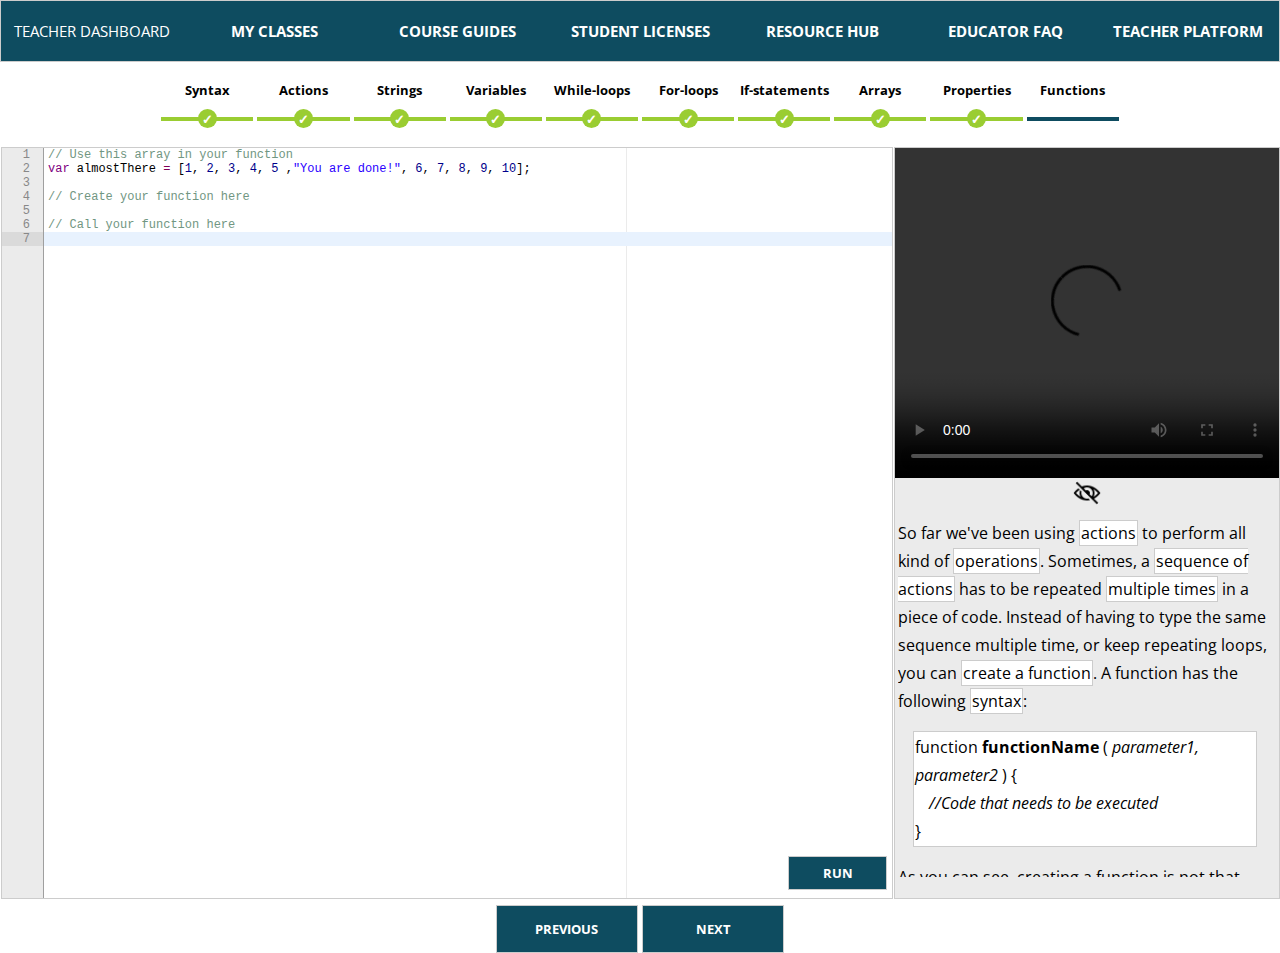
==== progress10.html @ 3fab7d5f "Nieuwe poging om online te gaan" ====
<!DOCTYPE html>
<html lang="en">
	<head>
		<meta charset="utf-8">
		
		<title>Lerarenplatform - CodeCombat</title>
		
		<script src="https://ajax.googleapis.com/ajax/libs/jquery/3.2.0/jquery.min.js"></script>
		<script src="js/main.js"></script>
		<script src="js/cookie.js"></script>
		
		<script src="js/src/ace.js" type="text/javascript" charset="utf-8"></script>
		
		<link rel="stylesheet" type="text/css" href="css/main.css">
		<link rel="stylesheet" type="text/css" href="css/progress.css">
		<link rel="stylesheet" type="text/css" href="https://fonts.googleapis.com/css?family=Open Sans">
	</head>
	
	<body>
		<header>
			<nav>
				<div class="navigation">
					<ul class="navUl">
						<li class="nav">Teacher Dashboard</li>
						<li class="nav"><a href="#">My Classes</a></li>
						<li class="nav"><a href="#">Course Guides</a></li>
						<li class="nav"><a href="#">Student Licenses</a></li>
						<li class="nav"><a href="#">Resource Hub</a></li>
						<li class="nav"><a href="#">Educator FAQ</a></li>
						<li class="nav"><a class="active" href="index.html">Teacher Platform</a></li>
					</ul>
				</div>
			</nav>
		</header>
		
		<div>		
			<div class="container">
				<ol class="progress-meter">
					<li class="progress-point done"><a href="progress1.html" onclick="cookieObject.goProg(1, event)">Syntax</a></li>
					<li class="progress-point done"><a href="progress2.html" onclick="cookieObject.goProg(2, event)">Actions</a></li>
					<li class="progress-point done"><a href="progress3.html" onclick="cookieObject.goProg(3, event)">Strings</a></li>
					<li class="progress-point done"><a href="progress4.html" onclick="cookieObject.goProg(4, event)">Variables</a></li>
					<li class="progress-point done"><a href="progress5.html" onclick="cookieObject.goProg(5, event)">While-loops</a></li>
					<li class="progress-point done"><a href="progress6.html" onclick="cookieObject.goProg(6, event)">For-loops</a></li>
					<li class="progress-point done"><a href="progress7.html" onclick="cookieObject.goProg(7, event)">If-statements</a></li>
					<li class="progress-point done"><a href="progress8.html" onclick="cookieObject.goProg(8, event)">Arrays</a></li>
					<li class="progress-point done"><a href="progress9.html" onclick="cookieObject.goProg(9, event)">Properties</a></li>
					<li class="progress-point"><a href="progress10.html" onclick="cookieObject.goProg(10, event)">Functions</a></li>
				</ol>
			</div>
					
			<div class="extext">
				<video class="expanded" id="courseVideo" width="100%" height="330px" preload="metadata" controls>
					<source src="src/Syntax_1_eng.mp4" type="video/mp4">
				</video>
				
				<input id="heightButton" type="button" onclick="changeHeight()">
				<div id="popup">Hide</div>
				
				<div class="textdiv">
					<div class="text">
						<p>So far we've been using <span class="highlighted">actions</span> to perform all kind of <span class="highlighted">operations</span>. Sometimes, a <span class="highlighted">sequence of actions</span> has to be repeated <span class="highlighted">multiple times</span> in a piece of code. Instead of having to type the same sequence multiple time, or keep repeating loops, you can <span class="highlighted">create a function</span>. A function has the following <span class="highlighted">syntax</span>:</p>
						
						<p class="indent highlighted">function <b>functionName</b> ( <i>parameter1, parameter2</i> ) { <br>
							<span class="indent"><i>//Code that needs to be executed</i></span><br>
						}</p>
						
						<p>As you can see, creating a function is not that hard. <span class="highlighted">Firstly</span>, you have to use the function <span class="highlighted">keyword</span> to tell the computer you are creating a function. <span class="highlighted">Secondly</span>, you have to come up with a <span class="highlighted">name</span> for the function. <span class="highlighted">Thirdly</span>, you can define the <span class="highlighted">parameter(s)</span>. We then use <span class="highlighted">accolades {}</span> to separate the code the function needs to execute.</p>

						<p>Humans use functions, figuratively speaking, on a daily basis too. For example, if John is going to do groceries, he has to do a set of actions in order to complete his goal. Firstly, John has to go to the shop. Then, he needs to pick his groceries. Next, he has to pay for his groceries. Lastly, he will walk back home.</p>
						
						<p>As you can see, doing groceries requires <span class="highlighted">multiple</span> actions to complete. If we translate this to JavaScript, our groceries example would look something like this:</p>
						
						<p class="indent highlighted">function doGroceries () { <br>
							<span class="indent">var supermarket = "Walmart";</span><br>
							<span class="indent">var groceries = ["cheese", "apples", "hamburgers"];</span><br><br>
							
							<span class="indent">john.goTo ( supermarket );</span><br>
							<span class="indent">john.take ( groceries );</span><br>
							<span class="indent">john.payFor ( groceries );</span><br>
							<span class="indent">john.goHome ();</span><br>
						}</p>
						
						<p>Now it's time to learn how to <span class="highlighted">use a function</span> in your code. It's actually very easy! All you have to do is <span class="highlighted">write the name</span> of the function. This is called <span class="highlighted">calling a function</span>. It looks something like this:</p>
						
						<p class="indent highlighted">var example = "This is just an example"; <br>
						doGroceries(); <br>
						john.say("I have just done my groceries!");
						</p>
						
						<p>Sometimes, you want a function to <span class="highlighted">not</span> just perform a sequence of actions, but actually give back a <span class="highlighted">response</span>. This is called <span class="highlighted">returning a value</span>. Say for example you want the computer to calculate the sum of two values, you would like the computer to return the outcome. It would look something like this:</p>
						
						<p class="indent highlighted">function calculateSum ( num1, num2 ) {<br>
							<span class="indent">return (num1 + num2);</span><br>
						}</p>
						
						<p>When <span class="highlighted">creating a function</span> which returns a value, you want to be able to <span class="highlighted">access</span> that value. The best way to do this is to <span class="highlighted">store</span> the returned value in a <span class="highlighted">variable</span>. Following up on the example of calculateSum:</p>
						
						<p class="indent highlighted">var x = calculateSum(1, 2);</p>
						
						<p>In the example above, <span class="highlighted">var x</span> will have stored the number <span class="highlighted">3</span>, because the function <span class="highlighted">returned</span> this value as a result of the calculation.</p>
						
						<p><b>Note 1:</b> It's <span class="highlighted">not mandatory</span> to create a function with parameters. Parameters are <span class="highlighted">optional</span>, and should only be defined if you plan on using them in your function.</p>
						
						<p><b>Note 2:</b> A function will <span class="highlighted">not be executed</span> after defining it. You have to <span class="highlighted">call the function</span> in order to execute it.</p>
						
						<p><b>Exercise:</b> Create and then call a function called <span class="highlighted">finishCourse</span>, which uses the array <span class="highlighted">almostThere</span> as a parameter. Inside the function, create a <span class="highlighted">for loop</span> which uses variable x to iterate through the array. Then, check if the value of the array is equal to <span class="highlighted">"You are done!"</span>. If it is, use the <span class="highlighted">say()</span> action to say: <span class="highlighted">"I am finally done!"</span> and <span class="highlighted">break</span> out of the for loop.</p>
					</div>
				</div>
			</div>
		
			<div class="editor">
				<div id="editor" style="min-height: 750px; margin: 0;">// Use this array in your function
var almostThere = [1, 2, 3, 4, 5 ,"You are done!", 6, 7, 8, 9, 10];

// Create your function here

// Call your function here
</div>
				<script>
					var editor = ace.edit("editor");
					editor.setTheme("ace/theme/eclipse");
					editor.session.setMode("ace/mode/javascript");
					editor.$blockScrolling = Infinity;
				</script>
				<button id="runCode" type="button" onclick="cookieObject.runCode(10)">Run</button>
			</div>
			
			<div id="popupComplete" class="modal">
			  <div class="modal-content">
				<span class="close">&times;</span>
				<h1>Congratulations!</h1>
				<p>You have finished this course. Press "Next" to go to the next course.</p>
				<img src="src/checkmark.gif" width="25%">
			  </div>
			</div>
			
			<div id="popupWrong" class="modal">
			  <div class="modal-content">
				<span class="close">&times;</span>
				<h1>Oh no!</h1>
				<p>Your answer is not correct...</p>
				<img src="src/wrong.png" width="25%">
				<p><b>Hint:</b> Make sure you used the correct syntax to define your function. Also keep in mind to call the function in order to execute it.</p>
			  </div>
			</div>
		
			<div class="platform">
				<button id="previous" type="button" onclick="cookieObject.goPrevious(10)">Previous</button>
				<button id="next"     type="button" onclick="cookieObject.goNext(10)">Next</button>
			</div>
		</div>
	</body>
</html>
---- css/main.css ----
/* Uiterlijk van de grote blauwe knoppen */
.platform #continue, .platform #previous, .platform #next, .platform #backToIndex, .editor #runCode {
	background-color: #0E4C60;
    float: left;
    border: none;
    outline: none;
    cursor: pointer;
    padding: 14px 16px;
    transition: 0.3s;
	font-family: 'Open Sans';
	color: white;
	text-transform: uppercase;
	font-weight: bold;
	width: 11.111111111111111111111111111111%;
}

.platform #continue:hover, .platform #previous:hover, .platform #next:hover, .platform #backToIndex:hover, .editor #runCode:hover {
    background-color: #FFFFFF;
	color: #000000;
}

/**************************************************************************************/


.navUl {
	list-style: none;
	padding-left: 0px;
	font-size: 0px;
}

.nav {
	display: inline-block;
	text-transform: uppercase;
	color: white;
	text-align: center;
	width: 14.285714285714285714285714285714%;
	font-size: 15px;
}

.nav a {
	display: block;
	text-decoration: none;
	color: white;
	padding: 20px 0;
	font-weight: bold;
    transition: 0.3s;
}

.nav a:hover {
	background-color: white;
	color: black;
}

.navigation {
    background-color: #0E4C60;
    border: 1px solid #ccc;
}

/**************************************************************************************/

#message {
	width: 50%;
	margin: auto;
	margin-bottom: 1%;
}

a {
	text-decoration: none;
	color: black;
}

body {
	margin: 0;
	font-family: 'Open Sans';
}

.platform #continue, .platform #backToIndex{
	display: block;
	float: none !important;
	margin: 1% auto;
    border: 1px solid #ccc;
}

.platform #previous, .platform #next {
	margin-top: 0.5%;
	display: inline-block;
	float: none !important;
    border: 1px solid #ccc;
}

video {
	display: block;
	margin: auto;
}

.extext {
	float: right;
    border: 1px solid #ccc;
	display: inline-block;
	height: 750px;
	width: 30%;
	background-color: #EBEBEB;
	text-align: center;
	color: black;
	position: relative;
}

.textdiv {
	position: absolute;
	top: 355px;
	right: 0;
	text-align: left;
	padding: 0 0.75%;
}

.text p {
	line-height: 1.75em;
}

.highlighted {
	background-color: white;
	padding: 1px;
	border: 1px solid #ccc;
	width: 90%;
}

.indent {
	margin-left: 4%;
}

.doubleIndent {
	margin-left: 8%;
}

#heightButton {
	background-image: url("[data-uri]");
	background-size: 100%;
	background-color: transparent;
	width: 30px;
	height: 30px;
	border-radius: 50%;
	border: none;
	outline: 0;
}

#popup {
	display: none;
	position: absolute;
	right: 220px;
	top: 335px;
	border: 1px solid black;
	padding: 3px;
	color: white;
	background-color: #0E4C60;
}

.editor {
	height: 750px;
	width: 69.5%;
	float: left;
    border: 1px solid #ccc;
	margin-left: 1px;
	position: relative;
}

#runCode {
	position: absolute;
	bottom: 1%;
	right: 0.5%;
	float: none;
	padding: 7px 8px !important;
    border: 1px solid #ccc !important;
	z-index: 100;
}

.platform {
	text-align: center;
	clear: both;
}

/**********************************************MODAL CSS*****************************************/
.modal {
	text-align: center;
    display: none;
    position: fixed;
    z-index: 1;
    left: 0;
    top: 0;
    width: 100%;
    height: 100%;
    overflow: auto;
    background-color: rgb(0,0,0);
    background-color: rgba(0,0,0,0.4);
}

.modal-content {
    background-color: #ffffff;
    margin: 15% auto;
    padding: 20px;
    border: 1px solid #888;
    width: 50%;
}

.close {
    color: #aaa;
    float: right;
    font-size: 28px;
    font-weight: bold;
}

.close:hover,
.close:focus {
    color: black;
    text-decoration: none;
    cursor: pointer;
}

/************************************************/

body {
	text-align: center;
}

.doneDiv {
	display: inline-block;
}

table {
	margin: auto;
	background-color: #EBEBEB;
}

table tr > td, th{
	text-align: left;
	padding-right: 1em;
	padding-left: 1em;
}

table tr td a {
	color: #0000EE;
}

table tr td a:hover {
	color: #25AFEE;
}

.whiteRow {
	background-color: white;
}

/* MEDIA QUERIES */
@media only screen and (max-width: 614px) {
	.extext {
		width: 100%;
	}
	
	.editor {
		width: 100%;
		margin: 2.5% 0 auto;
	}
	
	.nav {
		font-size: 7px;
	}
	
	.platform #previous, .platform #next {
		font-size: 8px;
	}
	
	.text p {
		font-size: 0.9em;
	}
}

@media only screen and (min-width: 615px) and (max-width: 759px) {
	.extext {
		width: 100%;
	}
	
	.editor {
		width: 100%;
		margin: 2.5% 0 auto;
	}
	
	.nav {
		font-size: 8px;
	}
	
	.platform #previous, .platform #next {
		font-size: 10px;
		padding: auto;
	}
	
	.text p {
		font-size: 0.9em;
	}
}

@media only screen and (min-width: 760px) and (max-width: 979px) {
	.extext {
		width: 29%;
	}
	
	.editor {
		width: 68.5%;
	}
	
	.nav {
		font-size: 10px;
	}
	
	.text p {
		font-size: 0.8em;
	}
}

@media only screen and (min-width: 980px) and (max-width: 1200px) {
	.extext {
		width: 29.5;
	}
	
	.editor {
		width: 69%;
	}
	
	.nav {
		font-size: 12px;
	}
	
	.text p {
		font-size: 0.9em;
	}
}
---- css/progress.css ----
.container {
  width: 80%;
  margin: 0 auto;
}

.progress-meter {
  padding: 0;
}

ol.progress-meter {
  padding-bottom: 9.5px;
  list-style-type: none;
}
ol.progress-meter li {
  display: inline-block;
  text-align: center;
  height: 36px;
  color: #0E4C60;
  font-weight: bold;
  width: 9%;
  font-size: 0.8em;
  border-bottom-width: 4px;
  border-bottom-style: solid;
}
ol.progress-meter li:before {
  position: relative;
  float: left;
  text-indent: 0;
  left: -webkit-calc(50% - 9.5px);
  left: -moz-calc(50% - 9.5px);
  left: -ms-calc(50% - 9.5px);
  left: -o-calc(50% - 9.5px);
  left: calc(50% - 9.5px);
}
ol.progress-meter li.done {
  font-size: 0.8em;
  text-indent: -19px;
}
ol.progress-meter li.done:before {
  content: "\2713";
  height: 19px;
  width: 19px;
  line-height: 21.85px;
  bottom: -28.175px;
  border: none;
  border-radius: 19px;
}
ol.progress-meter li.todo {
  font-size: 0.8em;
}
ol.progress-meter li.todo:before {
  font-size: 17.1px;
  bottom: -26.95px;
  line-height: 18.05px;
}
ol.progress-meter li.done {
  color: black;
  border-bottom-color: yellowgreen;
}
ol.progress-meter li.done:before {
  color: white;
  background-color: yellowgreen;
}
ol.progress-meter li.todo {
  border-bottom-color: silver;
}

ol.progress-meter li.todo a {
  color: silver !important;
}

ol.progress-meter li.todo:before {
  color: silver;
}

/* MEDIA QUERIES */

@media only screen and (max-width: 614px) {
	ol.progress-meter li {
		font-size: 0.3em;
	}
	
	ol.progress-meter li.todo {
		font-size: 0.3em;
	}
	
	ol.progress-meter li.done {
		font-size: 0.3em;
	}
}

@media only screen and (min-width: 615px) and (max-width: 759px) {
	ol.progress-meter li {
		font-size: 0.4em;
	}
	
	ol.progress-meter li.todo {
		font-size: 0.4em;
	}
	
	ol.progress-meter li.done {
		font-size: 0.4em;
	}
}

@media only screen and (min-width: 760px) and (max-width: 979px) {
	ol.progress-meter li {
		font-size: 0.5em;
	}
	
	ol.progress-meter li.todo {
		font-size: 0.5em;
	}
	
	ol.progress-meter li.done {
		font-size: 0.5em;
	}
}

@media only screen and (min-width: 980px) and (max-width: 1200px) {
	ol.progress-meter li {
		font-size: 0.7em;
	}
	
	ol.progress-meter li.todo {
		font-size: 0.7em;
	}
	
	ol.progress-meter li.done {
		font-size: 0.7em;
	}
}
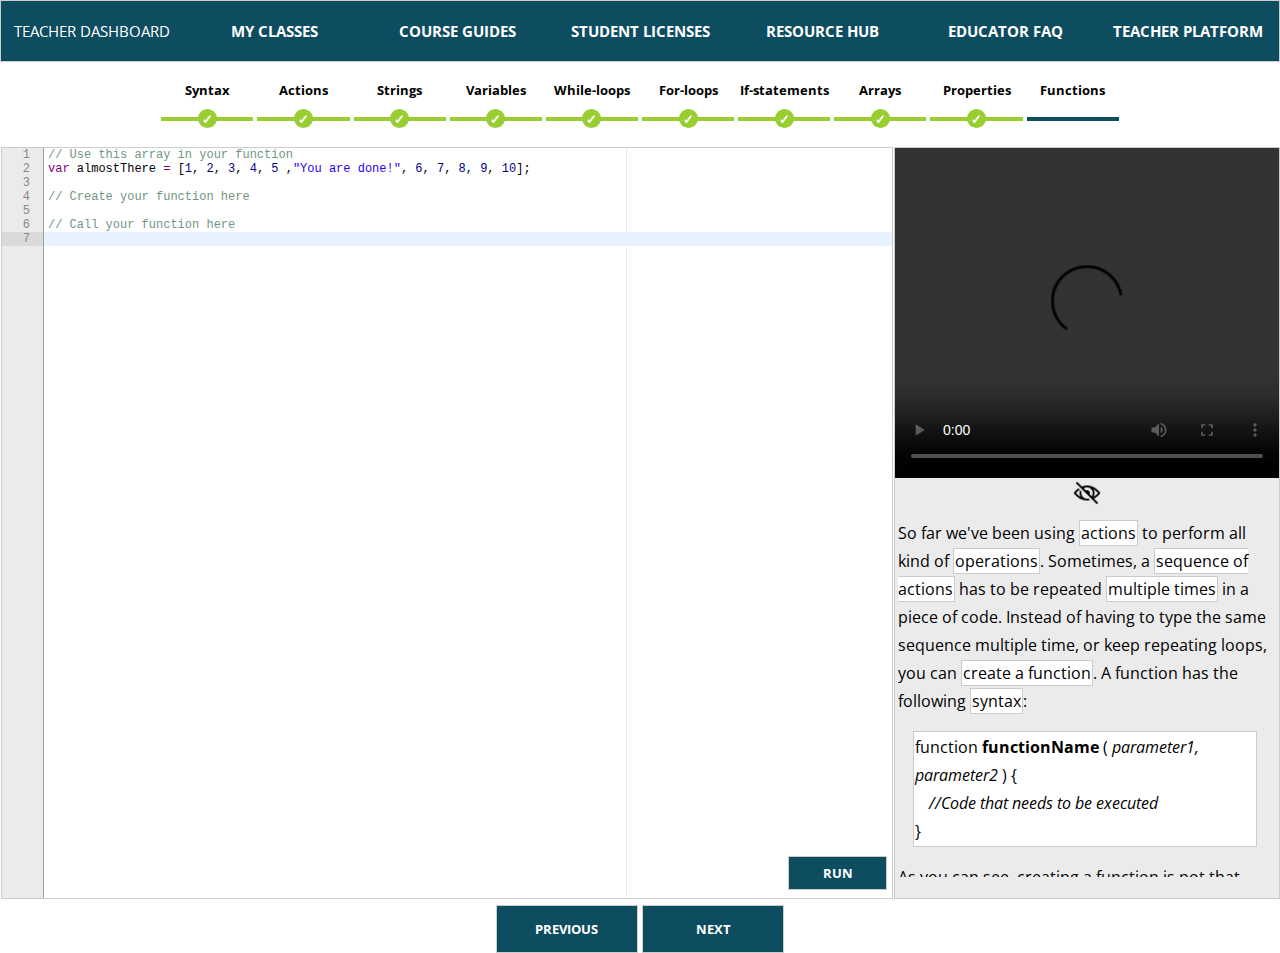
==== commit 70cc1788: "Forumlinks toegevoegd" ====
--- a/progress10.html
+++ b/progress10.html
@@ -105,6 +105,8 @@
 						<p><b>Note 2:</b> A function will <span class="highlighted">not be executed</span> after defining it. You have to <span class="highlighted">call the function</span> in order to execute it.</p>
 						
 						<p><b>Exercise:</b> Create and then call a function called <span class="highlighted">finishCourse</span>, which uses the array <span class="highlighted">almostThere</span> as a parameter. Inside the function, create a <span class="highlighted">for loop</span> which uses variable x to iterate through the array. Then, check if the value of the array is equal to <span class="highlighted">"You are done!"</span>. If it is, use the <span class="highlighted">say()</span> action to say: <span class="highlighted">"I am finally done!"</span> and <span class="highlighted">break</span> out of the for loop.</p>
+						
+						<p><b>Need more help?</b> Take a look at <a id="forumLink" href="https://discourse.codecombat.com/search?q=javascript%20functions" target="_blank">the forums</a>.</p>
 					</div>
 				</div>
 			</div>
--- a/css/main.css
+++ b/css/main.css
@@ -69,6 +69,10 @@
 	color: black;
 }
 
+#forumLink {
+	color: blue !important;
+}
+
 body {
 	margin: 0;
 	font-family: 'Open Sans';
